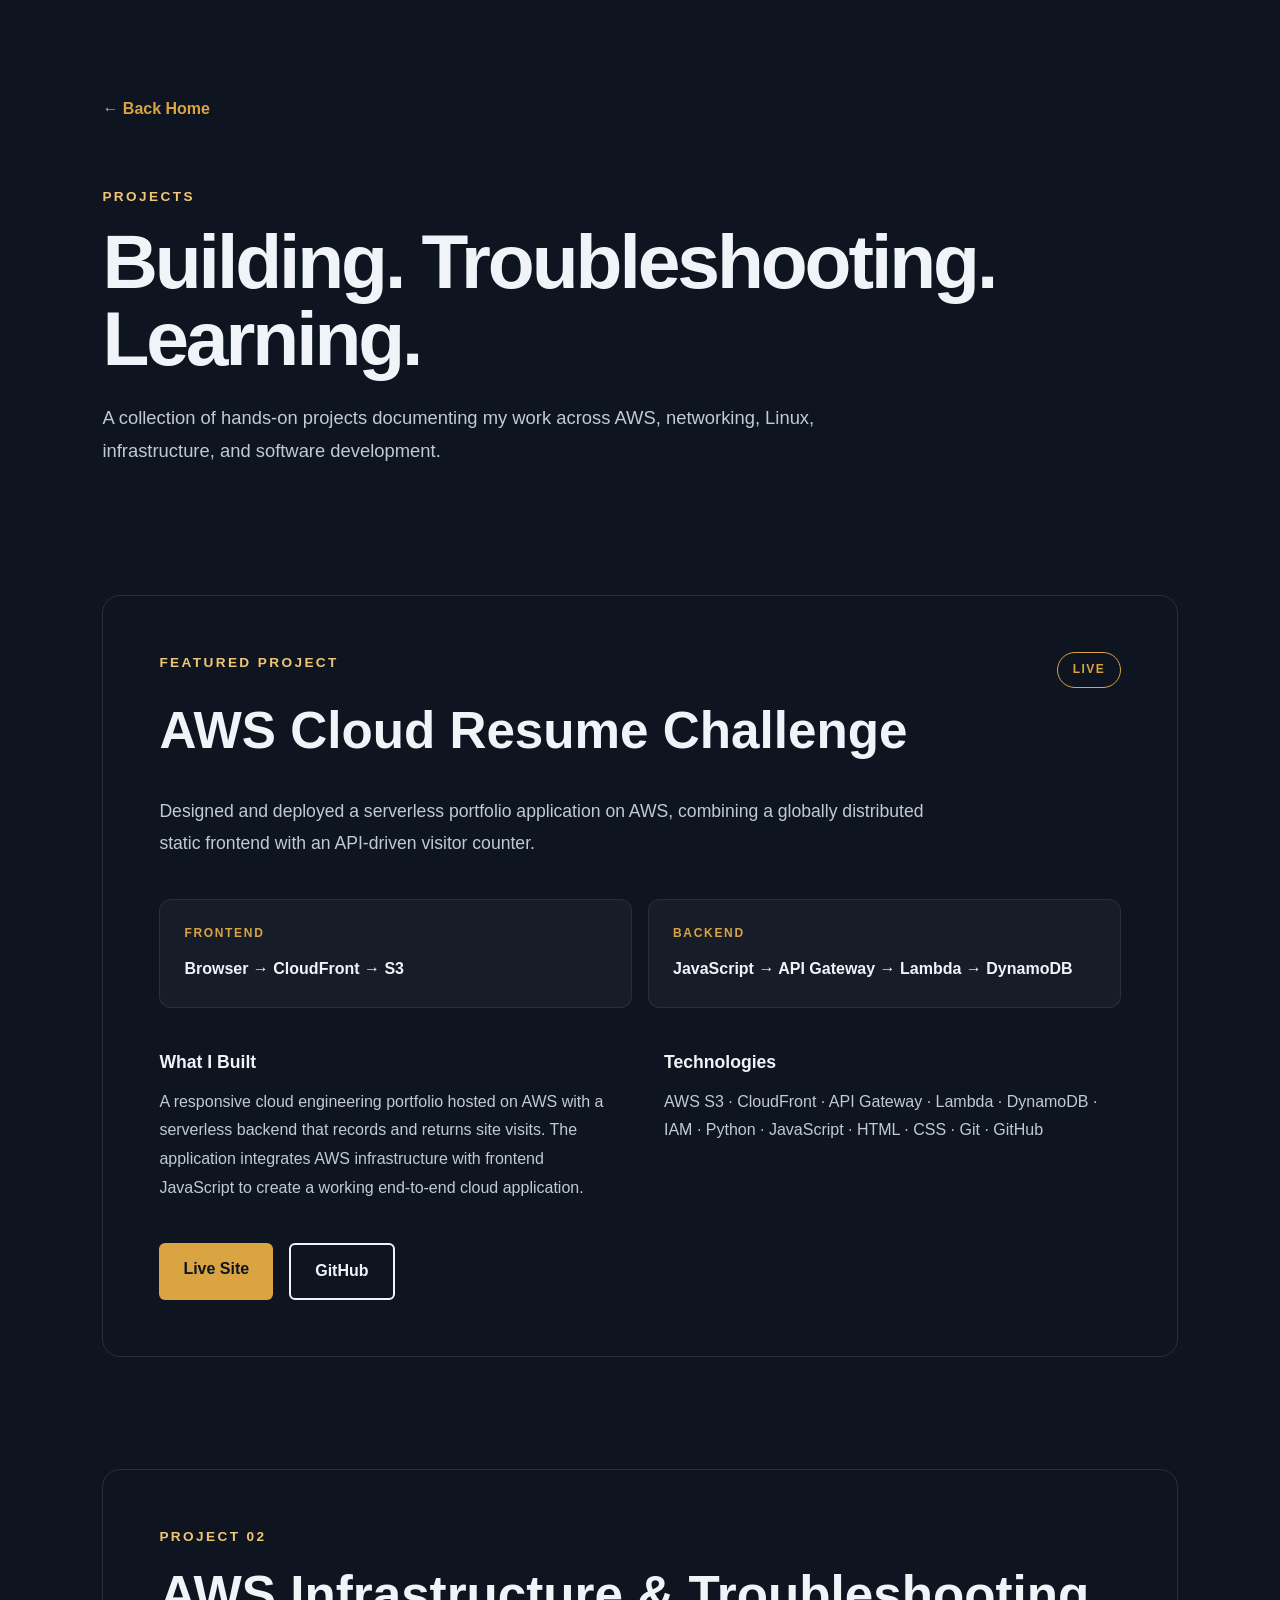
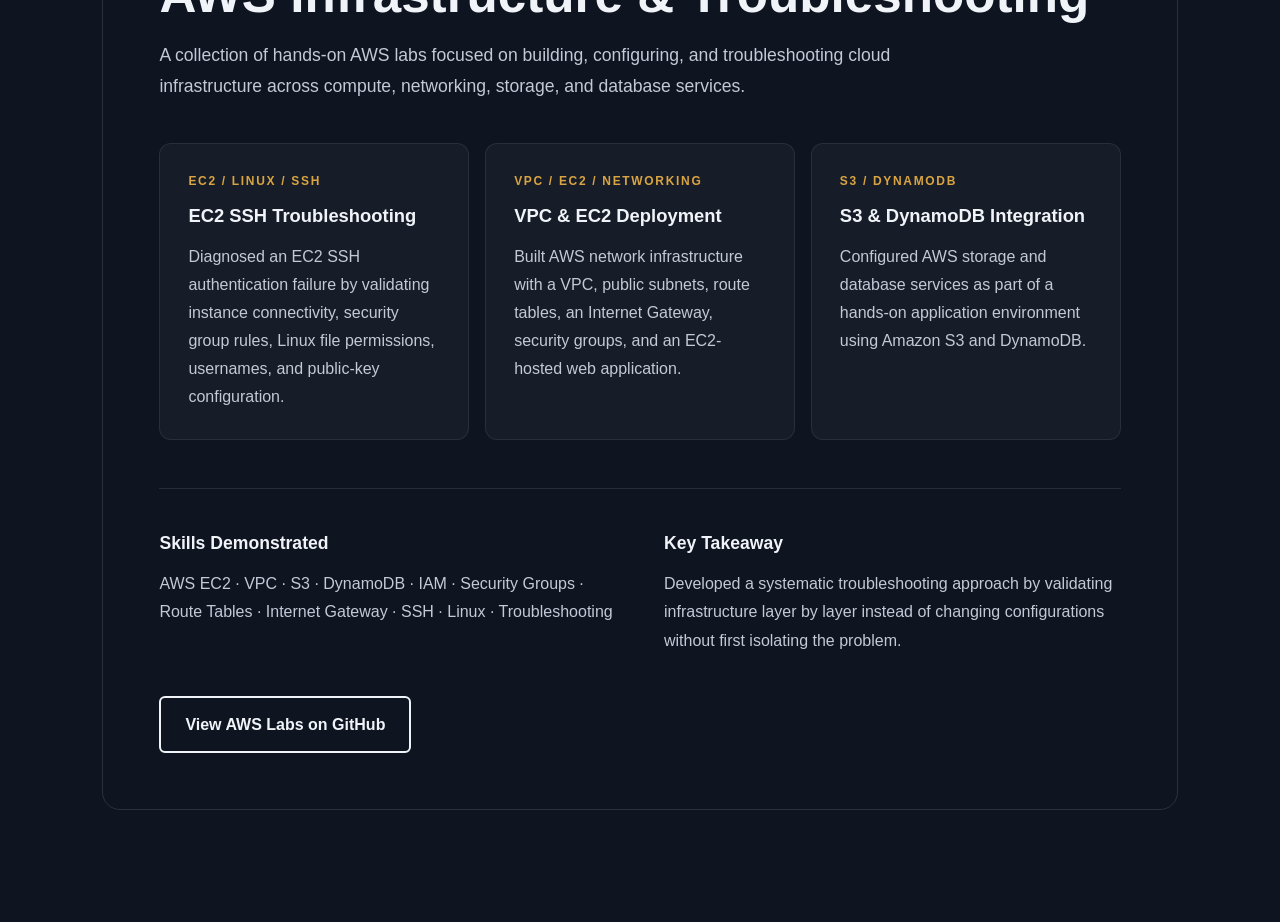
==== projects.html @ ad2e66d8 "Build responsive projects portfolio page" ====
<!DOCTYPE html>
<html lang="en">

<head>
    <meta charset="UTF-8">
    <meta name="viewport" content="width=device-width, initial-scale=1.0">
    <meta name="description"
        content="Cloud, networking, and infrastructure projects by Marrio Hinkle.">
    <title>Projects | Marrio Hinkle</title>

    <link rel="stylesheet" href="css/styles.css">
</head>

<body>

    <main>

        <section class="projects-hero">
            <div class="projects-hero-content">

                <a href="index.html" class="back-link">← Back Home</a>

                <p class="section-label">PROJECTS</p>

                <h1>Building. Troubleshooting. Learning.</h1>

                <p class="projects-intro">
                    A collection of hands-on projects documenting my work
                    across AWS, networking, Linux, infrastructure, and
                    software development.
                </p>

            </div>
        </section>

        <section class="featured-project">
    <div class="project-container">

        <div class="featured-project-header">
            <div>
                <p class="section-label">FEATURED PROJECT</p>
                <h2>AWS Cloud Resume Challenge</h2>
            </div>

            <span class="project-status">LIVE</span>
        </div>

        <p class="project-summary">
            Designed and deployed a serverless portfolio application on AWS,
            combining a globally distributed static frontend with an API-driven
            visitor counter.
        </p>

        <div class="architecture-grid">

            <div class="architecture-block">
                <p class="architecture-label">FRONTEND</p>
                <p class="architecture-flow">
                    Browser → CloudFront → S3
                </p>
            </div>

            <div class="architecture-block">
                <p class="architecture-label">BACKEND</p>
                <p class="architecture-flow">
                    JavaScript → API Gateway → Lambda → DynamoDB
                </p>
            </div>

        </div>

        <div class="project-details">

            <div>
                <h3>What I Built</h3>
                <p>
                    A responsive cloud engineering portfolio hosted on AWS with
                    a serverless backend that records and returns site visits.
                    The application integrates AWS infrastructure with frontend
                    JavaScript to create a working end-to-end cloud application.
                </p>
            </div>

            <div>
                <h3>Technologies</h3>
                <p>
                    AWS S3 · CloudFront · API Gateway · Lambda · DynamoDB · IAM ·
                    Python · JavaScript · HTML · CSS · Git · GitHub
                </p>
            </div>

        </div>

        <div class="project-links">
            <a href="https://dmkukd4geteag.cloudfront.net/"
                class="btn btn-primary"
                target="_blank"
                rel="noopener noreferrer">
                Live Site
            </a>

            <a href="https://github.com/Aruande/cloud-resume-frontend"
                class="btn btn-secondary"
                target="_blank"
                rel="noopener noreferrer">
                GitHub
            </a>
        </div>

    </div>
</section>

<section class="project-section">
    <div class="project-container secondary-project">

        <div class="project-number">
            <p class="section-label">PROJECT 02</p>
        </div>

        <div class="secondary-project-header">
            <div>
                <h2>AWS Infrastructure &amp; Troubleshooting</h2>

                <p class="project-summary">
                    A collection of hands-on AWS labs focused on building,
                    configuring, and troubleshooting cloud infrastructure
                    across compute, networking, storage, and database services.
                </p>
            </div>
        </div>

        <div class="lab-grid">

            <article class="lab-card">
                <p class="architecture-label">EC2 / LINUX / SSH</p>
                <h3>EC2 SSH Troubleshooting</h3>
                <p>
                    Diagnosed an EC2 SSH authentication failure by validating
                    instance connectivity, security group rules, Linux file
                    permissions, usernames, and public-key configuration.
                </p>
            </article>

            <article class="lab-card">
                <p class="architecture-label">VPC / EC2 / NETWORKING</p>
                <h3>VPC &amp; EC2 Deployment</h3>
                <p>
                    Built AWS network infrastructure with a VPC, public subnets,
                    route tables, an Internet Gateway, security groups, and an
                    EC2-hosted web application.
                </p>
            </article>

            <article class="lab-card">
                <p class="architecture-label">S3 / DYNAMODB</p>
                <h3>S3 &amp; DynamoDB Integration</h3>
                <p>
                    Configured AWS storage and database services as part of a
                    hands-on application environment using Amazon S3 and
                    DynamoDB.
                </p>
            </article>

        </div>

        <div class="project-details secondary-details">

            <div>
                <h3>Skills Demonstrated</h3>
                <p>
                    AWS EC2 · VPC · S3 · DynamoDB · IAM · Security Groups ·
                    Route Tables · Internet Gateway · SSH · Linux ·
                    Troubleshooting
                </p>
            </div>

            <div>
                <h3>Key Takeaway</h3>
                <p>
                    Developed a systematic troubleshooting approach by
                    validating infrastructure layer by layer instead of
                    changing configurations without first isolating the
                    problem.
                </p>
            </div>

        </div>

        <div class="project-links">
            <a href="https://github.com/Aruande/AWS-Labs"
               class="btn btn-secondary"
               target="_blank"
               rel="noopener noreferrer">
                View AWS Labs on GitHub
            </a>
        </div>

    </div>
</section>

    </main>

</body>

</html>
---- css/styles.css ----
:root {
    --bg-dark: #0e1420;
    --gold: #d9a441;
    --gold-light: #f0c674;
    --text-light: #f0f4f8;
    --text-muted: #c2cad6;
}

* {
    margin: 0;
    padding: 0;
    box-sizing: border-box;
}

html {
    scroll-behavior: smooth;
}

body {
    font-family: Arial, Helvetica, sans-serif;
    background-color: var(--bg-dark);
    color: var(--text-light);
    line-height: 1.6;
}

/* HERO */

.hero {
    min-height: 100vh;

    background-image:
        linear-gradient(
            90deg,
            rgba(14, 20, 32, 0.88) 0%,
            rgba(14, 20, 32, 0.55) 45%,
            rgba(14, 20, 32, 0.15) 100%
        ),
        url("../images/hero-figure.webp");

    background-size: cover;
    background-position: center;
    background-repeat: no-repeat;

    display: flex;
    align-items: flex-start;

    padding: 10vh 0 0 6%;
}

.hero-content {
    max-width: 600px;
}

.hero-content {
    max-width: 650px;
}

.hero h1 {
    font-size: clamp(3rem, 7vw, 5.5rem);
    line-height: 1.05;
    margin-bottom: 0.5rem;
}

.hero p {
    font-size: clamp(1.1rem, 2vw, 1.6rem);
    color: var(--gold-light);
    text-transform: uppercase;
    letter-spacing: 0.15rem;
    font-weight: 600;
}

.hero-actions {
    display: flex;
    gap: 1rem;
    margin-top: 2rem;
    flex-wrap: wrap;
}

.btn {
    display: inline-block;
    padding: 0.85rem 1.5rem;
    border-radius: 6px;

    font-weight: 700;
    text-decoration: none;

    transition: transform 0.2s ease,
                background-color 0.2s ease,
                color 0.2s ease;
}

.btn-primary {
    background-color: var(--gold);
    color: var(--bg-dark);
}

.btn-secondary {
    border: 2px solid var(--text-light);
    color: var(--text-light);
}

.btn-primary:hover {
    transform: translateY(-2px);
    background-color: var(--gold-light);
}

.btn-secondary:hover {
    transform: translateY(-2px);
    background-color: var(--text-light);
    color: var(--bg-dark);
}

/* DECORATIVE ABOUT FRAME */
.about-frame {
    width: 100%;
    max-width: none;
    margin: 0 auto;
    padding: 24px;

    position: relative;

    background-color: var(--bg-dark);
}

/* Top and bottom pattern */

.about-frame::before,
.about-frame::after {
    content: "";
    position: absolute;

    left: 0;
    width: 100%;
    height: 20px;

    background-image:
        linear-gradient(
            45deg,
            transparent 42%,
            var(--gold) 42%,
            var(--gold) 48%,
            transparent 48%
        ),
        linear-gradient(
            -45deg,
            transparent 42%,
            var(--gold) 42%,
            var(--gold) 48%,
            transparent 48%
        );

    background-size: 48px 32px;
}

.about-frame::before {
    top: 0;
}

.about-frame::after {
    bottom: 0;
}

/* Left and right zigzag */

.frame-side {
    position: absolute;

    width: calc(100% - 40px);
    height: 20px;

    background-image:
        linear-gradient(
            45deg,
            transparent 42%,
            var(--gold) 42%,
            var(--gold) 48%,
            transparent 48%
        ),
        linear-gradient(
            -45deg,
            transparent 42%,
            var(--gold) 42%,
            var(--gold) 48%,
            transparent 48%
        );

    background-size: 48px 32px;

    top: 50%;
    transform-origin: center;
}

.frame-side-left {
    left: calc(-50% + 10px);
    transform: translateY(-50%) rotate(90deg);
}

.frame-side-right {
    right: calc(-50% + 10px);
    transform: translateY(-50%) rotate(90deg);
}


/* ABOUT */

.about {
    background-color: var(--bg-dark);
    padding: 3rem 0 4rem;
}

.about-container {
    max-width: 1600px;
    margin: 0 auto;

    display: grid;
    grid-template-columns: 1.75fr 1.15fr;
    gap: 4rem;
    align-items: center;
}

.about-image img {
    width: 100%;
    display: block;
    border-radius: 12px;
}

.about-content {
    max-width: 600px;
}

.section-label {
    color: var(--gold-light);
    font-size: 0.85rem;
    font-weight: 700;
    text-transform: uppercase;
    letter-spacing: 0.15rem;
    margin-bottom: 1rem;
}

.about-content h2 {
    font-size: clamp(2rem, 4vw, 3.2rem);
    line-height: 1.15;
    margin-bottom: 1.5rem;
}

.about-content > p:not(.section-label) {
    color: var(--text-muted);
    margin-bottom: 1.25rem;
}

/* WHERE TO NEXT */

.next-step {
    background-color: var(--bg-dark);
    padding: 1rem 8% 6rem;
    text-align: center;
}

.next-step-content {
    max-width: 800px;
    margin: 0 auto;
}

.next-step h2 {
    font-size: clamp(2rem, 4vw, 3rem);
    margin-bottom: 1rem;
}

.next-step-text {
    color: var(--text-muted);
    max-width: 650px;
    margin: 0 auto 2rem;
}

.next-step-actions {
    display: flex;
    justify-content: center;
    gap: 1rem;
    flex-wrap: wrap;
}

.social-links {
    display: flex;
    justify-content: center;
    gap: 1.5rem;
    margin-top: 2rem;
}

.social-links a {
    color: var(--gold-light);
    text-decoration: none;
    font-weight: 600;
}

.social-links a:hover {
    text-decoration: underline;
}

/* RESUME PAGE */

.resume-page {
    min-height: 100vh;
    background-color: var(--bg-dark);
}

.resume-header {
    padding: 4rem 8% 3rem;
    border-bottom: 1px solid rgba(217, 164, 65, 0.3);
}

.resume-header-content {
    max-width: 1200px;
    margin: 0 auto;
}

.resume-back {
    display: inline-block;
    color: var(--text-muted);
    text-decoration: none;
    margin-bottom: 3rem;
}

.resume-back:hover {
    color: var(--gold-light);
}

.resume-heading h1 {
    font-size: clamp(2.8rem, 6vw, 5rem);
    line-height: 1;
    margin-bottom: 0.75rem;
}

.resume-title {
    color: var(--gold-light);
    font-size: 1.2rem;
    text-transform: uppercase;
    letter-spacing: 0.12rem;
    font-weight: 600;
}

.resume-actions {
    display: flex;
    gap: 1rem;
    flex-wrap: wrap;
    margin-top: 2rem;
}

/* RESUME CONTENT */

.resume-content {
    max-width: 1200px;
    margin: 0 auto;
    padding: 4rem 8%;
}

.resume-section {
    margin-bottom: 4rem;
}

.resume-summary {
    max-width: 900px;
    color: var(--text-muted);
    font-size: 1.1rem;
    line-height: 1.8;
}

/* TECHNICAL SKILLS */

.skills-grid {
    display: grid;
    grid-template-columns: repeat(2, 1fr);
    gap: 1.5rem;
    margin-top: 1.5rem;
}

.skill-group {
    padding: 1.5rem;
    border: 1px solid rgba(217, 164, 65, 0.25);
    border-radius: 8px;
    background-color: rgba(255, 255, 255, 0.02);
}

.skill-group h3 {
    color: var(--gold-light);
    font-size: 1.05rem;
    margin-bottom: 0.75rem;
}

.skill-group p {
    color: var(--text-muted);
    line-height: 1.7;
}

/* CERTIFICATIONS & EDUCATION */

.resume-credentials {
    max-width: 1000px;
    margin: 0 auto;
    padding: 4rem 2rem;
}

.resume-credentials-grid {
    display: grid;
    grid-template-columns: 1fr 1fr;
    gap: 1.5rem;
    margin-top: 1.5rem;
}

.credential-card {
    background-color: rgba(255, 255, 255, 0.03);
    border: 1px solid rgba(217, 164, 65, 0.35);
    border-radius: 8px;
    padding: 1.5rem;
}

.credential-card h3 {
    color: var(--gold-light);
    margin-bottom: 1rem;
    font-size: 1.05rem;
}

.credential-card p {
    color: var(--text-muted);
    margin-bottom: 0.6rem;
}

.credential-card strong {
    color: var(--text-light);
}

 /* PROFESSIONAL & TECHNICAL EXPERIENCE */

.resume-experience {
    margin-top: 2rem;
}

.experience-list {
    display: flex;
    flex-direction: column;
    gap: 1.5rem;
    margin-top: 1.5rem;
}

.experience-card {
    padding: 1.75rem;
    border: 1px solid rgba(217, 164, 65, 0.25);
    border-radius: 8px;
    background-color: rgba(255, 255, 255, 0.02);
}

.experience-header {
    display: flex;
    justify-content: space-between;
    align-items: flex-start;
    gap: 2rem;
    margin-bottom: 1.25rem;
}

.experience-card h3 {
    color: var(--gold-light);
    font-size: 1.15rem;
    margin-bottom: 0.25rem;
}

.experience-company {
    color: var(--text-light);
    font-weight: 600;
}

.experience-company span {
    color: var(--text-muted);
    font-weight: 400;
}

.experience-date {
    color: var(--gold-light);
    font-size: 0.9rem;
    font-weight: 600;
    white-space: nowrap;
}

.experience-details {
    padding-left: 1.25rem;
    color: var(--text-muted);
}

.experience-details li {
    margin-bottom: 0.65rem;
    line-height: 1.7;
}

.experience-details li:last-child {
    margin-bottom: 0;
}

/* RESUME FOOTER */

.resume-footer {
    margin-top: 5rem;
    padding: 4rem 0 2rem;
    text-align: center;
    border-top: 1px solid rgba(217, 164, 65, 0.25);
}

.resume-footer h2 {
    margin-top: 0.5rem;
    color: var(--text-light);
    font-size: clamp(1.8rem, 4vw, 2.5rem);
}

.resume-footer > p:not(.section-label) {
    max-width: 650px;
    margin: 1rem auto 0;
    color: var(--text-muted);
    line-height: 1.7;
}

.resume-footer-actions {
    display: flex;
    justify-content: center;
    gap: 1rem;
    flex-wrap: wrap;
    margin-top: 2rem;
}

/* =========================
   PROJECTS PAGE
   ========================= */

.projects-hero {
    min-height: 52vh;
    display: flex;
    align-items: center;
    padding: 6rem 8%;
    background-color: var(--bg-dark);
}

.projects-hero-content {
    width: 100%;
    max-width: 1100px;
    margin: 0 auto;
}

.projects-hero .back-link {
    display: inline-block;
    margin-bottom: 4rem;
    color: var(--gold);
    text-decoration: none;
    font-weight: 600;
}

.projects-hero .back-link:hover {
    text-decoration: underline;
}

.projects-hero .section-label {
    margin-bottom: 1rem;
}

.projects-hero h1 {
    max-width: 900px;
    margin: 0 0 1.5rem;
    font-size: clamp(2.75rem, 6vw, 5.5rem);
    line-height: 1;
    letter-spacing: -0.04em;
}

.projects-intro {
    max-width: 760px;
    margin: 0;
    font-size: 1.15rem;
    line-height: 1.8;
    color: var(--text-muted);
}

/* Featured Project */

.featured-project {
    padding: 2rem 8% 7rem;
    background-color: var(--bg-dark);
}

.project-container {
    max-width: 1100px;
    margin: 0 auto;
    padding: 3.5rem;
    border: 1px solid rgba(255, 255, 255, 0.12);
    border-radius: 18px;
}

.featured-project-header {
    display: flex;
    justify-content: space-between;
    align-items: flex-start;
    gap: 2rem;
    margin-bottom: 1.5rem;
}

.featured-project-header h2 {
    margin: 0;
    font-size: clamp(2rem, 4vw, 3.5rem);
}

.project-status {
    padding: 0.45rem 0.9rem;
    border: 1px solid var(--gold);
    border-radius: 999px;
    color: var(--gold);
    font-size: 0.75rem;
    font-weight: 700;
    letter-spacing: 0.12em;
}

.project-summary {
    max-width: 800px;
    margin-bottom: 2.5rem;
    color: var(--text-muted);
    font-size: 1.1rem;
    line-height: 1.8;
}

.architecture-grid {
    display: grid;
    grid-template-columns: repeat(2, 1fr);
    gap: 1rem;
    margin-bottom: 2.5rem;
}

.architecture-block {
    padding: 1.5rem;
    background-color: rgba(255, 255, 255, 0.04);
    border: 1px solid rgba(255, 255, 255, 0.08);
    border-radius: 12px;
}

.architecture-label {
    margin: 0 0 0.75rem;
    color: var(--gold);
    font-size: 0.75rem;
    font-weight: 700;
    letter-spacing: 0.14em;
}

.architecture-flow {
    margin: 0;
    font-weight: 600;
    line-height: 1.7;
}

.project-details {
    display: grid;
    grid-template-columns: repeat(2, 1fr);
    gap: 3rem;
    margin-bottom: 2.5rem;
}

.project-details h3 {
    margin-bottom: 0.75rem;
    font-size: 1.1rem;
}

.project-details p {
    margin: 0;
    color: var(--text-muted);
    line-height: 1.8;
}

.project-links {
    display: flex;
    flex-wrap: wrap;
    gap: 1rem;
}

/* Secondary Project */

.project-section {
    padding: 0 8% 7rem;
    background-color: var(--bg-dark);
}

.secondary-project {
    padding: 3.5rem;
}

.secondary-project-header {
    margin-bottom: 2.5rem;
}

.secondary-project-header h2 {
    margin: 0 0 1rem;
    font-size: clamp(2rem, 4vw, 3.25rem);
    line-height: 1.1;
}

.project-number {
    margin-bottom: 1.25rem;
}

.lab-grid {
    display: grid;
    grid-template-columns: repeat(3, 1fr);
    gap: 1rem;
    margin-bottom: 3rem;
}

.lab-card {
    padding: 1.75rem;
    background-color: rgba(255, 255, 255, 0.04);
    border: 1px solid rgba(255, 255, 255, 0.08);
    border-radius: 12px;
}

.lab-card h3 {
    margin: 0 0 0.9rem;
    font-size: 1.15rem;
    line-height: 1.4;
}

.lab-card p:last-child {
    margin: 0;
    color: var(--text-muted);
    line-height: 1.75;
}

.secondary-details {
    padding-top: 2.5rem;
    border-top: 1px solid rgba(255, 255, 255, 0.1);
}

/* MOBILE */

@media (max-width: 700px) {
    .hero {
        padding: 0 6%;
        background-position: 60% center;
    }

    .hero h1 {
        font-size: clamp(2.7rem, 12vw, 4rem);
    }

        .about {
        padding: 3rem 0 4rem;
    }

    .about-frame {
        padding: 20px 6%;
    }

    .about-container {
        grid-template-columns: 1fr;
        gap: 2rem;
    }

    .about-image img {
        width: 100%;
    }

    .about-content {
        max-width: none;
    }
        .resume-header {
        padding: 3rem 6% 2.5rem;
    }

    .resume-content {
        padding: 3rem 6%;
    }

    .skills-grid {
        grid-template-columns: 1fr;
    }

.experience-header {
    flex-direction: column;
    gap: 0.5rem;
}

.experience-card {
    padding: 1.4rem;
}

.experience-date {
    white-space: normal;
}

/* Projects page mobile */

.projects-hero {
    min-height: auto;
    padding: 4rem 6% 3rem;
}

.projects-hero .back-link {
    margin-bottom: 3rem;
}

.projects-hero h1 {
    font-size: clamp(2.6rem, 13vw, 4rem);
    line-height: 1.05;
}

.projects-intro {
    font-size: 1rem;
    line-height: 1.7;
}

.featured-project {
    padding: 1rem 6% 4rem;
}

.project-container {
    padding: 1.5rem;
    border-radius: 14px;
}

.featured-project-header {
    flex-direction: column;
    gap: 1rem;
}

.featured-project-header h2 {
    font-size: 2rem;
    line-height: 1.15;
}

.project-status {
    align-self: flex-start;
}

.project-summary {
    font-size: 1rem;
    line-height: 1.7;
}

.architecture-grid {
    grid-template-columns: 1fr;
}

.project-details {
    grid-template-columns: 1fr;
    gap: 2rem;
}

.architecture-flow {
    overflow-wrap: anywhere;
}

.project-links {
    flex-direction: column;
}

.project-links .btn {
    width: 100%;
    text-align: center;
}

/* Secondary project mobile */

.project-section {
    padding: 0 6% 4rem;
}

.secondary-project {
    padding: 1.5rem;
}

.secondary-project-header h2 {
    font-size: 2rem;
    line-height: 1.15;
}

.lab-grid {
    grid-template-columns: 1fr;
    gap: 1rem;
}

.lab-card {
    padding: 1.5rem;
}

.secondary-details {
    padding-top: 2rem;
}
    
}
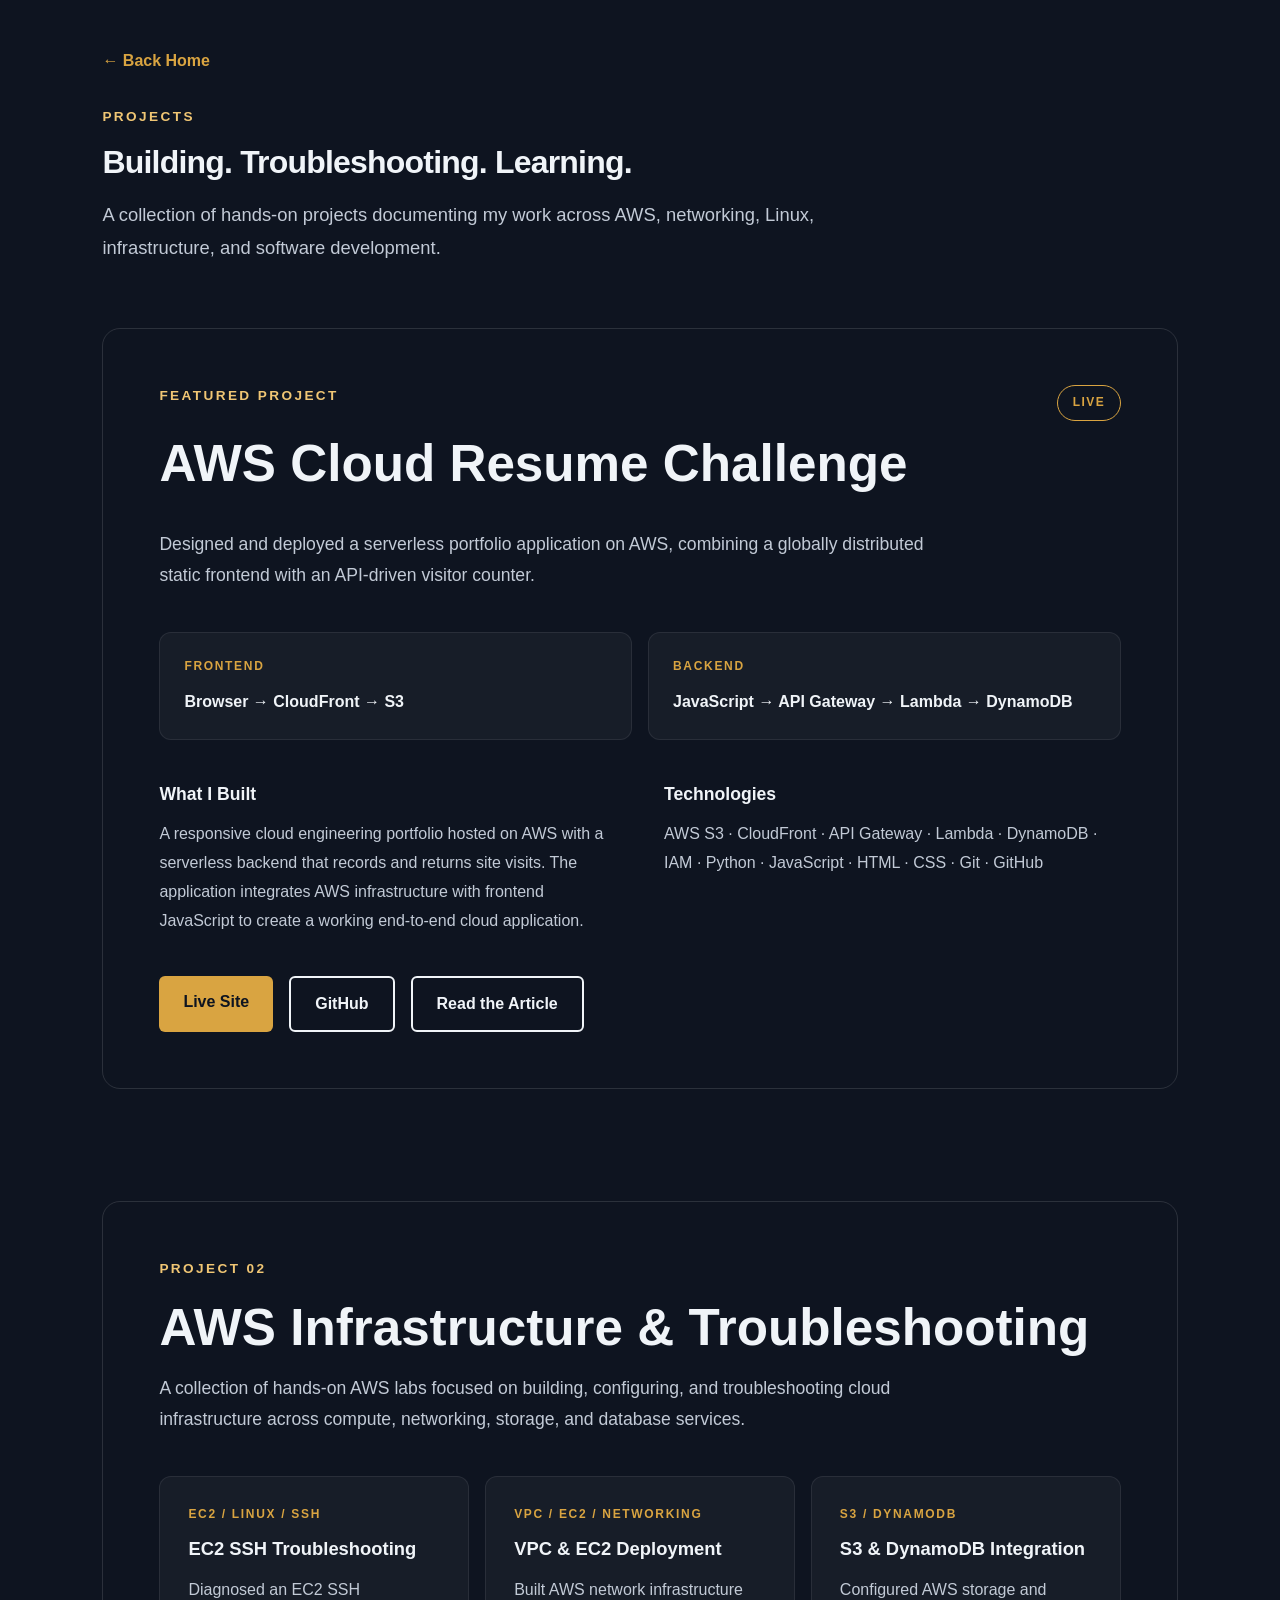
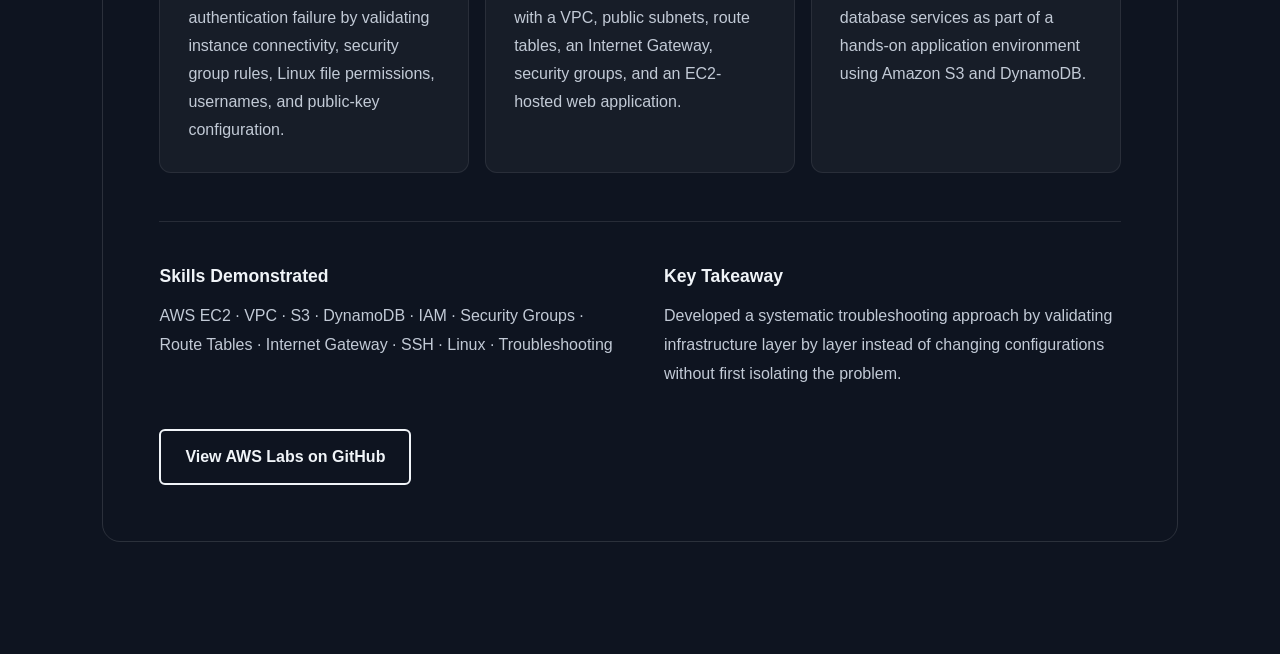
==== commit 5606727d: "Add DEV article link and update live site URL" ====
--- a/projects.html
+++ b/projects.html
@@ -4,8 +4,7 @@
 <head>
     <meta charset="UTF-8">
     <meta name="viewport" content="width=device-width, initial-scale=1.0">
-    <meta name="description"
-        content="Cloud, networking, and infrastructure projects by Marrio Hinkle.">
+    <meta name="description" content="Cloud, networking, and infrastructure projects by Marrio Hinkle.">
     <title>Projects | Marrio Hinkle</title>
 
     <link rel="stylesheet" href="css/styles.css">
@@ -34,169 +33,170 @@
         </section>
 
         <section class="featured-project">
-    <div class="project-container">
-
-        <div class="featured-project-header">
-            <div>
-                <p class="section-label">FEATURED PROJECT</p>
-                <h2>AWS Cloud Resume Challenge</h2>
+            <div class="project-container">
+
+                <div class="featured-project-header">
+                    <div>
+                        <p class="section-label">FEATURED PROJECT</p>
+                        <h2>AWS Cloud Resume Challenge</h2>
+                    </div>
+
+                    <span class="project-status">LIVE</span>
+                </div>
+
+                <p class="project-summary">
+                    Designed and deployed a serverless portfolio application on AWS,
+                    combining a globally distributed static frontend with an API-driven
+                    visitor counter.
+                </p>
+
+                <div class="architecture-grid">
+
+                    <div class="architecture-block">
+                        <p class="architecture-label">FRONTEND</p>
+                        <p class="architecture-flow">
+                            Browser → CloudFront → S3
+                        </p>
+                    </div>
+
+                    <div class="architecture-block">
+                        <p class="architecture-label">BACKEND</p>
+                        <p class="architecture-flow">
+                            JavaScript → API Gateway → Lambda → DynamoDB
+                        </p>
+                    </div>
+
+                </div>
+
+                <div class="project-details">
+
+                    <div>
+                        <h3>What I Built</h3>
+                        <p>
+                            A responsive cloud engineering portfolio hosted on AWS with
+                            a serverless backend that records and returns site visits.
+                            The application integrates AWS infrastructure with frontend
+                            JavaScript to create a working end-to-end cloud application.
+                        </p>
+                    </div>
+
+                    <div>
+                        <h3>Technologies</h3>
+                        <p>
+                            AWS S3 · CloudFront · API Gateway · Lambda · DynamoDB · IAM ·
+                            Python · JavaScript · HTML · CSS · Git · GitHub
+                        </p>
+                    </div>
+
+                </div>
+
+                <div class="project-links">
+                    <a href="https://marriohinkle.com" class="btn btn-primary" target="_blank"
+                        rel="noopener noreferrer">
+                        Live Site
+                    </a>
+
+                    <a href="https://github.com/Aruande/cloud-resume-frontend" class="btn btn-secondary" target="_blank"
+                        rel="noopener noreferrer">
+                        GitHub
+                    </a>
+
+                    <a href="https://dev.to/aruande/from-cloud-computing-student-to-cloud-builder-my-aws-cloud-resume-challenge-journey-7b9"
+                        class="btn btn-secondary" target="_blank" rel="noopener noreferrer">
+                        Read the Article
+                    </a>
+                </div>
+
             </div>
 
-            <span class="project-status">LIVE</span>
-        </div>
-
-        <p class="project-summary">
-            Designed and deployed a serverless portfolio application on AWS,
-            combining a globally distributed static frontend with an API-driven
-            visitor counter.
-        </p>
-
-        <div class="architecture-grid">
-
-            <div class="architecture-block">
-                <p class="architecture-label">FRONTEND</p>
-                <p class="architecture-flow">
-                    Browser → CloudFront → S3
-                </p>
+
+        </section>
+
+        <section class="project-section">
+            <div class="project-container secondary-project">
+
+                <div class="project-number">
+                    <p class="section-label">PROJECT 02</p>
+                </div>
+
+                <div class="secondary-project-header">
+                    <div>
+                        <h2>AWS Infrastructure &amp; Troubleshooting</h2>
+
+                        <p class="project-summary">
+                            A collection of hands-on AWS labs focused on building,
+                            configuring, and troubleshooting cloud infrastructure
+                            across compute, networking, storage, and database services.
+                        </p>
+                    </div>
+                </div>
+
+                <div class="lab-grid">
+
+                    <article class="lab-card">
+                        <p class="architecture-label">EC2 / LINUX / SSH</p>
+                        <h3>EC2 SSH Troubleshooting</h3>
+                        <p>
+                            Diagnosed an EC2 SSH authentication failure by validating
+                            instance connectivity, security group rules, Linux file
+                            permissions, usernames, and public-key configuration.
+                        </p>
+                    </article>
+
+                    <article class="lab-card">
+                        <p class="architecture-label">VPC / EC2 / NETWORKING</p>
+                        <h3>VPC &amp; EC2 Deployment</h3>
+                        <p>
+                            Built AWS network infrastructure with a VPC, public subnets,
+                            route tables, an Internet Gateway, security groups, and an
+                            EC2-hosted web application.
+                        </p>
+                    </article>
+
+                    <article class="lab-card">
+                        <p class="architecture-label">S3 / DYNAMODB</p>
+                        <h3>S3 &amp; DynamoDB Integration</h3>
+                        <p>
+                            Configured AWS storage and database services as part of a
+                            hands-on application environment using Amazon S3 and
+                            DynamoDB.
+                        </p>
+                    </article>
+
+                </div>
+
+                <div class="project-details secondary-details">
+
+                    <div>
+                        <h3>Skills Demonstrated</h3>
+                        <p>
+                            AWS EC2 · VPC · S3 · DynamoDB · IAM · Security Groups ·
+                            Route Tables · Internet Gateway · SSH · Linux ·
+                            Troubleshooting
+                        </p>
+                    </div>
+
+                    <div>
+                        <h3>Key Takeaway</h3>
+                        <p>
+                            Developed a systematic troubleshooting approach by
+                            validating infrastructure layer by layer instead of
+                            changing configurations without first isolating the
+                            problem.
+                        </p>
+                    </div>
+
+                </div>
+
+                <div class="project-links">
+                    <a href="https://github.com/Aruande/AWS-Labs" class="btn btn-secondary" target="_blank"
+                        rel="noopener noreferrer">
+                        View AWS Labs on GitHub
+                    </a>
+                </div>
+
             </div>
-
-            <div class="architecture-block">
-                <p class="architecture-label">BACKEND</p>
-                <p class="architecture-flow">
-                    JavaScript → API Gateway → Lambda → DynamoDB
-                </p>
-            </div>
-
-        </div>
-
-        <div class="project-details">
-
-            <div>
-                <h3>What I Built</h3>
-                <p>
-                    A responsive cloud engineering portfolio hosted on AWS with
-                    a serverless backend that records and returns site visits.
-                    The application integrates AWS infrastructure with frontend
-                    JavaScript to create a working end-to-end cloud application.
-                </p>
-            </div>
-
-            <div>
-                <h3>Technologies</h3>
-                <p>
-                    AWS S3 · CloudFront · API Gateway · Lambda · DynamoDB · IAM ·
-                    Python · JavaScript · HTML · CSS · Git · GitHub
-                </p>
-            </div>
-
-        </div>
-
-        <div class="project-links">
-            <a href="https://dmkukd4geteag.cloudfront.net/"
-                class="btn btn-primary"
-                target="_blank"
-                rel="noopener noreferrer">
-                Live Site
-            </a>
-
-            <a href="https://github.com/Aruande/cloud-resume-frontend"
-                class="btn btn-secondary"
-                target="_blank"
-                rel="noopener noreferrer">
-                GitHub
-            </a>
-        </div>
-
-    </div>
-</section>
-
-<section class="project-section">
-    <div class="project-container secondary-project">
-
-        <div class="project-number">
-            <p class="section-label">PROJECT 02</p>
-        </div>
-
-        <div class="secondary-project-header">
-            <div>
-                <h2>AWS Infrastructure &amp; Troubleshooting</h2>
-
-                <p class="project-summary">
-                    A collection of hands-on AWS labs focused on building,
-                    configuring, and troubleshooting cloud infrastructure
-                    across compute, networking, storage, and database services.
-                </p>
-            </div>
-        </div>
-
-        <div class="lab-grid">
-
-            <article class="lab-card">
-                <p class="architecture-label">EC2 / LINUX / SSH</p>
-                <h3>EC2 SSH Troubleshooting</h3>
-                <p>
-                    Diagnosed an EC2 SSH authentication failure by validating
-                    instance connectivity, security group rules, Linux file
-                    permissions, usernames, and public-key configuration.
-                </p>
-            </article>
-
-            <article class="lab-card">
-                <p class="architecture-label">VPC / EC2 / NETWORKING</p>
-                <h3>VPC &amp; EC2 Deployment</h3>
-                <p>
-                    Built AWS network infrastructure with a VPC, public subnets,
-                    route tables, an Internet Gateway, security groups, and an
-                    EC2-hosted web application.
-                </p>
-            </article>
-
-            <article class="lab-card">
-                <p class="architecture-label">S3 / DYNAMODB</p>
-                <h3>S3 &amp; DynamoDB Integration</h3>
-                <p>
-                    Configured AWS storage and database services as part of a
-                    hands-on application environment using Amazon S3 and
-                    DynamoDB.
-                </p>
-            </article>
-
-        </div>
-
-        <div class="project-details secondary-details">
-
-            <div>
-                <h3>Skills Demonstrated</h3>
-                <p>
-                    AWS EC2 · VPC · S3 · DynamoDB · IAM · Security Groups ·
-                    Route Tables · Internet Gateway · SSH · Linux ·
-                    Troubleshooting
-                </p>
-            </div>
-
-            <div>
-                <h3>Key Takeaway</h3>
-                <p>
-                    Developed a systematic troubleshooting approach by
-                    validating infrastructure layer by layer instead of
-                    changing configurations without first isolating the
-                    problem.
-                </p>
-            </div>
-
-        </div>
-
-        <div class="project-links">
-            <a href="https://github.com/Aruande/AWS-Labs"
-               class="btn btn-secondary"
-               target="_blank"
-               rel="noopener noreferrer">
-                View AWS Labs on GitHub
-            </a>
-        </div>
-
-    </div>
-</section>
+        </section>
 
     </main>
 
--- a/css/styles.css
+++ b/css/styles.css
@@ -528,10 +528,8 @@
    ========================= */
 
 .projects-hero {
-    min-height: 52vh;
-    display: flex;
-    align-items: center;
-    padding: 6rem 8%;
+    min-height: auto;
+    padding: 3rem 8% 2rem;
     background-color: var(--bg-dark);
 }
 
@@ -543,7 +541,7 @@
 
 .projects-hero .back-link {
     display: inline-block;
-    margin-bottom: 4rem;
+    margin-bottom: 2rem;
     color: var(--gold);
     text-decoration: none;
     font-weight: 600;
@@ -557,13 +555,15 @@
     margin-bottom: 1rem;
 }
 
+
 .projects-hero h1 {
-    max-width: 900px;
-    margin: 0 0 1.5rem;
-    font-size: clamp(2.75rem, 6vw, 5.5rem);
-    line-height: 1;
-    letter-spacing: -0.04em;
-}
+    max-width: none;
+    margin: 0 0 1rem;
+    font-size: clamp(1.8rem, 2.5vw, 2.25rem);
+    line-height: 1.2;
+    letter-spacing: -0.025em;
+}
+
 
 .projects-intro {
     max-width: 760px;
@@ -788,17 +788,20 @@
 
 .projects-hero {
     min-height: auto;
-    padding: 4rem 6% 3rem;
+    padding: 2.5rem 6% 1.5rem;
 }
 
 .projects-hero .back-link {
-    margin-bottom: 3rem;
-}
+    margin-bottom: 1.75rem;
+}
+
 
 .projects-hero h1 {
-    font-size: clamp(2.6rem, 13vw, 4rem);
-    line-height: 1.05;
-}
+    font-size: clamp(1.65rem, 7vw, 2rem);
+    line-height: 1.2;
+    overflow-wrap: normal;
+}
+
 
 .projects-intro {
     font-size: 1rem;
